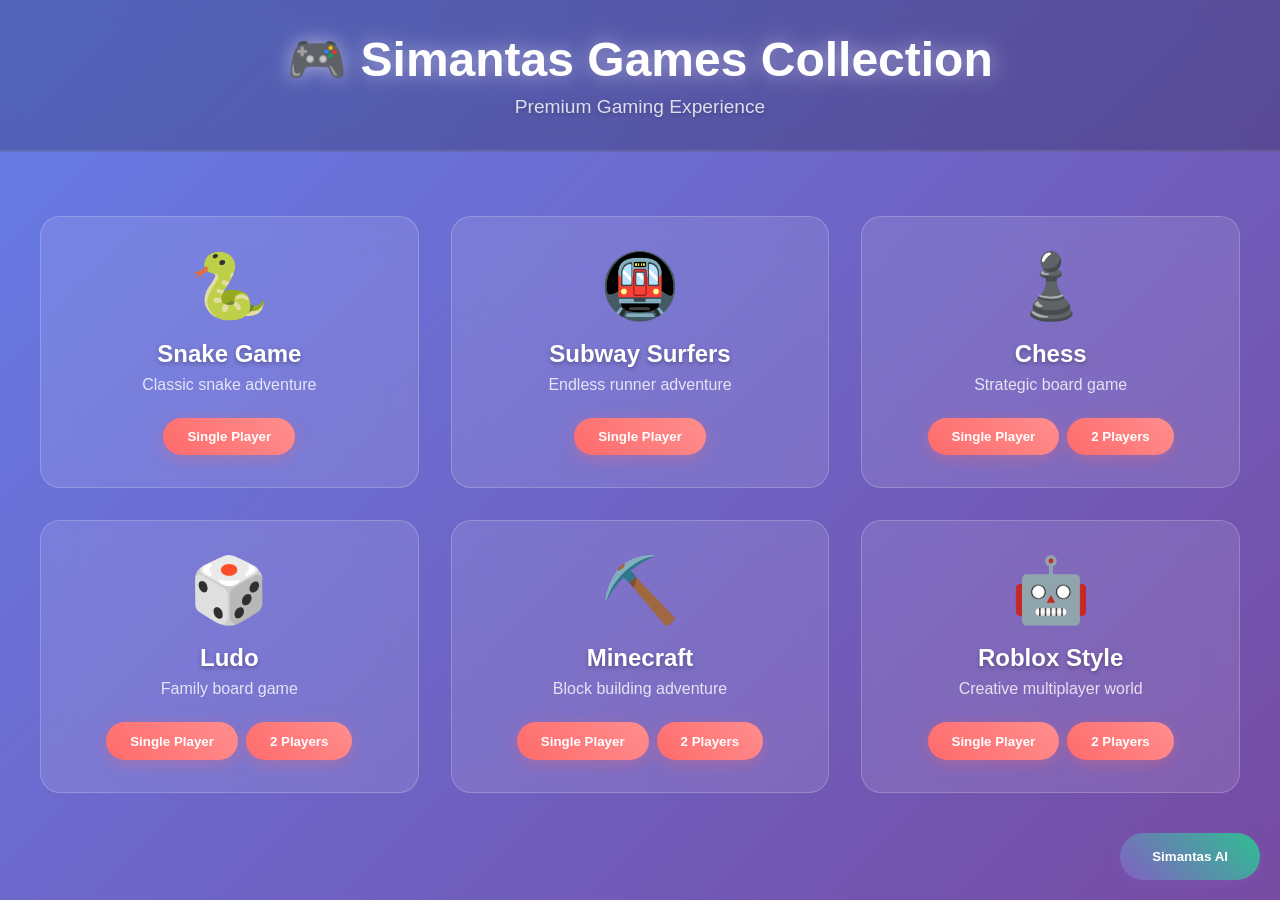
==== index.html @ 7baa6b06 "Create comprehensive game collection with 6 games, UI, and AI assistant Co-authored-by: simantarijal" ====
<!DOCTYPE html>
<html lang="en">
<head>
    <meta charset="UTF-8">
    <meta name="viewport" content="width=device-width, initial-scale=1.0">
    <title>Simantas Games Collection</title>
    <link rel="stylesheet" href="style.css">
</head>
<body>
    <div class="main-container">
        <!-- Header -->
        <header class="header">
            <h1 class="title">🎮 Simantas Games Collection</h1>
            <p class="subtitle">Premium Gaming Experience</p>
        </header>

        <!-- Main Interface -->
        <div id="main-interface" class="interface active">
            <div class="games-grid">
                <!-- Snake Game -->
                <div class="game-card" data-game="snake">
                    <div class="game-icon">🐍</div>
                    <h3>Snake Game</h3>
                    <p>Classic snake adventure</p>
                    <div class="game-modes">
                        <button class="mode-btn" data-mode="single">Single Player</button>
                    </div>
                </div>

                <!-- Subway Surfers -->
                <div class="game-card" data-game="subway">
                    <div class="game-icon">🚇</div>
                    <h3>Subway Surfers</h3>
                    <p>Endless runner adventure</p>
                    <div class="game-modes">
                        <button class="mode-btn" data-mode="single">Single Player</button>
                    </div>
                </div>

                <!-- Chess -->
                <div class="game-card" data-game="chess">
                    <div class="game-icon">♟️</div>
                    <h3>Chess</h3>
                    <p>Strategic board game</p>
                    <div class="game-modes">
                        <button class="mode-btn" data-mode="single">Single Player</button>
                        <button class="mode-btn" data-mode="multi">2 Players</button>
                    </div>
                </div>

                <!-- Ludo -->
                <div class="game-card" data-game="ludo">
                    <div class="game-icon">🎲</div>
                    <h3>Ludo</h3>
                    <p>Family board game</p>
                    <div class="game-modes">
                        <button class="mode-btn" data-mode="single">Single Player</button>
                        <button class="mode-btn" data-mode="multi">2 Players</button>
                    </div>
                </div>

                <!-- Minecraft -->
                <div class="game-card" data-game="minecraft">
                    <div class="game-icon">⛏️</div>
                    <h3>Minecraft</h3>
                    <p>Block building adventure</p>
                    <div class="game-modes">
                        <button class="mode-btn" data-mode="single">Single Player</button>
                        <button class="mode-btn" data-mode="multi">2 Players</button>
                    </div>
                </div>

                <!-- Roblox -->
                <div class="game-card" data-game="roblox">
                    <div class="game-icon">🤖</div>
                    <h3>Roblox Style</h3>
                    <p>Creative multiplayer world</p>
                    <div class="game-modes">
                        <button class="mode-btn" data-mode="single">Single Player</button>
                        <button class="mode-btn" data-mode="multi">2 Players</button>
                    </div>
                </div>
            </div>
        </div>

        <!-- Game Interfaces -->
        <div id="snake-game" class="interface game-interface">
            <div class="game-header">
                <h2>🐍 Snake Game</h2>
                <div class="game-controls">
                    <button class="btn-back" onclick="showInterface('main')">← Back</button>
                    <button class="btn-default" onclick="resetToDefault()">🏠 Default</button>
                </div>
            </div>
            <div class="game-content">
                <canvas id="snake-canvas" width="600" height="400"></canvas>
                <div class="game-info">
                    <div class="score">Score: <span id="snake-score">0</span></div>
                    <div class="controls-info">Use Arrow Keys or WASD to move</div>
                </div>
            </div>
        </div>

        <div id="subway-game" class="interface game-interface">
            <div class="game-header">
                <h2>🚇 Subway Surfers</h2>
                <div class="game-controls">
                    <button class="btn-back" onclick="showInterface('main')">← Back</button>
                    <button class="btn-default" onclick="resetToDefault()">🏠 Default</button>
                </div>
            </div>
            <div class="game-content">
                <canvas id="subway-canvas" width="800" height="600"></canvas>
                <div class="game-info">
                    <div class="score">Score: <span id="subway-score">0</span></div>
                    <div class="controls-info">Use Arrow Keys to move, Space to jump</div>
                </div>
            </div>
        </div>

        <div id="chess-game" class="interface game-interface">
            <div class="game-header">
                <h2>♟️ Chess</h2>
                <div class="game-controls">
                    <button class="btn-back" onclick="showInterface('main')">← Back</button>
                    <button class="btn-default" onclick="resetToDefault()">🏠 Default</button>
                </div>
            </div>
            <div class="game-content">
                <div class="chess-board" id="chess-board"></div>
                <div class="game-info">
                    <div class="turn">Current Turn: <span id="current-turn">White</span></div>
                    <div class="mode">Mode: <span id="chess-mode">Single Player</span></div>
                </div>
            </div>
        </div>

        <div id="ludo-game" class="interface game-interface">
            <div class="game-header">
                <h2>🎲 Ludo</h2>
                <div class="game-controls">
                    <button class="btn-back" onclick="showInterface('main')">← Back</button>
                    <button class="btn-default" onclick="resetToDefault()">🏠 Default</button>
                </div>
            </div>
            <div class="game-content">
                <canvas id="ludo-canvas" width="600" height="600"></canvas>
                <div class="game-info">
                    <div class="turn">Current Player: <span id="ludo-turn">1</span></div>
                    <button id="roll-dice" class="dice-btn">🎲 Roll Dice</button>
                    <div class="dice-result">Dice: <span id="dice-value">-</span></div>
                </div>
            </div>
        </div>

        <div id="minecraft-game" class="interface game-interface">
            <div class="game-header">
                <h2>⛏️ Minecraft</h2>
                <div class="game-controls">
                    <button class="btn-back" onclick="showInterface('main')">← Back</button>
                    <button class="btn-default" onclick="resetToDefault()">🏠 Default</button>
                </div>
            </div>
            <div class="game-content">
                <canvas id="minecraft-canvas" width="800" height="600"></canvas>
                <div class="game-info">
                    <div class="inventory">
                        <div class="inventory-item active" data-block="grass">🟩 Grass</div>
                        <div class="inventory-item" data-block="stone">⬜ Stone</div>
                        <div class="inventory-item" data-block="wood">🟫 Wood</div>
                        <div class="inventory-item" data-block="water">🟦 Water</div>
                    </div>
                    <div class="controls-info">Click to place blocks, Right-click to remove</div>
                </div>
            </div>
        </div>

        <div id="roblox-game" class="interface game-interface">
            <div class="game-header">
                <h2>🤖 Roblox Style</h2>
                <div class="game-controls">
                    <button class="btn-back" onclick="showInterface('main')">← Back</button>
                    <button class="btn-default" onclick="resetToDefault()">🏠 Default</button>
                </div>
            </div>
            <div class="game-content">
                <canvas id="roblox-canvas" width="800" height="600"></canvas>
                <div class="game-info">
                    <div class="player-info">Player: <span id="roblox-player">Guest</span></div>
                    <div class="controls-info">WASD to move, Space to jump, Mouse to look around</div>
                </div>
            </div>
        </div>

        <!-- Simantas AI Interface -->
        <div id="simantas-ai" class="interface ai-interface">
            <div class="ai-header">
                <h2>🤖 Simantas AI</h2>
                <div class="game-controls">
                    <button class="btn-back" onclick="showInterface('main')">← Back</button>
                    <button class="btn-default" onclick="resetToDefault()">🏠 Default</button>
                </div>
            </div>
            <div class="ai-content">
                <div class="chat-container">
                    <div class="chat-messages" id="chat-messages">
                        <div class="ai-message">
                            <strong>Simantas AI:</strong> Hello! I'm here to help you with games and answer your questions. What would you like to know?
                        </div>
                    </div>
                    <div class="chat-input-container">
                        <input type="text" id="chat-input" placeholder="Type your message here..." />
                        <button id="send-btn">Send</button>
                    </div>
                </div>
            </div>
        </div>

        <!-- Fixed buttons -->
        <div class="fixed-buttons">
            <button class="ai-btn" onclick="showInterface('simantas-ai')">Simantas AI</button>
        </div>
    </div>

    <script src="script.js"></script>
</body>
</html>
---- style.css ----
/* Global Styles */
* {
    margin: 0;
    padding: 0;
    box-sizing: border-box;
}

body {
    font-family: 'Arial', sans-serif;
    background: linear-gradient(135deg, #667eea 0%, #764ba2 100%);
    min-height: 100vh;
    color: #fff;
    overflow-x: hidden;
}

.main-container {
    min-height: 100vh;
    position: relative;
}

/* Header Styles */
.header {
    text-align: center;
    padding: 2rem 0;
    background: rgba(0, 0, 0, 0.2);
    backdrop-filter: blur(10px);
    border-bottom: 2px solid rgba(255, 255, 255, 0.1);
}

.title {
    font-size: 3rem;
    margin-bottom: 0.5rem;
    text-shadow: 0 0 20px rgba(255, 255, 255, 0.5);
    animation: glow 2s ease-in-out infinite alternate;
}

.subtitle {
    font-size: 1.2rem;
    opacity: 0.8;
    text-shadow: 0 2px 4px rgba(0, 0, 0, 0.3);
}

@keyframes glow {
    from { text-shadow: 0 0 20px rgba(255, 255, 255, 0.5); }
    to { text-shadow: 0 0 30px rgba(255, 255, 255, 0.8); }
}

/* Interface Management */
.interface {
    display: none;
    padding: 2rem;
    min-height: calc(100vh - 200px);
}

.interface.active {
    display: block;
}

/* Games Grid */
.games-grid {
    display: grid;
    grid-template-columns: repeat(auto-fit, minmax(300px, 1fr));
    gap: 2rem;
    max-width: 1200px;
    margin: 0 auto;
    padding: 2rem 0;
}

.game-card {
    background: rgba(255, 255, 255, 0.1);
    backdrop-filter: blur(15px);
    border-radius: 20px;
    padding: 2rem;
    text-align: center;
    transition: all 0.3s ease;
    border: 1px solid rgba(255, 255, 255, 0.2);
    cursor: pointer;
    position: relative;
    overflow: hidden;
}

.game-card::before {
    content: '';
    position: absolute;
    top: 0;
    left: -100%;
    width: 100%;
    height: 100%;
    background: linear-gradient(90deg, transparent, rgba(255, 255, 255, 0.2), transparent);
    transition: left 0.5s;
}

.game-card:hover::before {
    left: 100%;
}

.game-card:hover {
    transform: translateY(-10px);
    box-shadow: 0 20px 40px rgba(0, 0, 0, 0.3);
    border-color: rgba(255, 255, 255, 0.4);
}

.game-icon {
    font-size: 4rem;
    margin-bottom: 1rem;
    animation: bounce 2s infinite;
}

@keyframes bounce {
    0%, 20%, 50%, 80%, 100% { transform: translateY(0); }
    40% { transform: translateY(-10px); }
    60% { transform: translateY(-5px); }
}

.game-card h3 {
    font-size: 1.5rem;
    margin-bottom: 0.5rem;
    text-shadow: 0 2px 4px rgba(0, 0, 0, 0.3);
}

.game-card p {
    opacity: 0.8;
    margin-bottom: 1.5rem;
}

.game-modes {
    display: flex;
    gap: 0.5rem;
    justify-content: center;
    flex-wrap: wrap;
}

.mode-btn {
    background: linear-gradient(45deg, #ff6b6b, #ff8e8e);
    border: none;
    border-radius: 25px;
    padding: 0.7rem 1.5rem;
    color: white;
    cursor: pointer;
    font-weight: bold;
    transition: all 0.3s ease;
    box-shadow: 0 4px 15px rgba(255, 107, 107, 0.3);
}

.mode-btn:hover {
    transform: translateY(-2px);
    box-shadow: 0 6px 20px rgba(255, 107, 107, 0.5);
}

/* Game Interface Styles */
.game-interface {
    background: rgba(0, 0, 0, 0.1);
    border-radius: 15px;
    backdrop-filter: blur(10px);
}

.game-header {
    display: flex;
    justify-content: space-between;
    align-items: center;
    padding: 1rem 2rem;
    border-bottom: 1px solid rgba(255, 255, 255, 0.1);
    margin-bottom: 2rem;
}

.game-header h2 {
    font-size: 2rem;
    text-shadow: 0 2px 4px rgba(0, 0, 0, 0.3);
}

.game-controls {
    display: flex;
    gap: 1rem;
}

.btn-back, .btn-default {
    background: linear-gradient(45deg, #4ecdc4, #44a08d);
    border: none;
    border-radius: 25px;
    padding: 0.7rem 1.5rem;
    color: white;
    cursor: pointer;
    font-weight: bold;
    transition: all 0.3s ease;
    box-shadow: 0 4px 15px rgba(78, 205, 196, 0.3);
}

.btn-back:hover, .btn-default:hover {
    transform: translateY(-2px);
    box-shadow: 0 6px 20px rgba(78, 205, 196, 0.5);
}

.game-content {
    display: flex;
    flex-direction: column;
    align-items: center;
    gap: 2rem;
}

canvas {
    border: 3px solid rgba(255, 255, 255, 0.2);
    border-radius: 10px;
    background: rgba(0, 0, 0, 0.3);
    box-shadow: 0 10px 30px rgba(0, 0, 0, 0.3);
}

.game-info {
    display: flex;
    flex-direction: column;
    align-items: center;
    gap: 1rem;
    background: rgba(255, 255, 255, 0.1);
    padding: 1.5rem;
    border-radius: 15px;
    backdrop-filter: blur(10px);
}

.score, .turn, .mode, .player-info {
    font-size: 1.2rem;
    font-weight: bold;
    text-shadow: 0 2px 4px rgba(0, 0, 0, 0.3);
}

.controls-info {
    opacity: 0.8;
    text-align: center;
    margin-top: 1rem;
}

/* Chess Board */
.chess-board {
    display: grid;
    grid-template-columns: repeat(8, 60px);
    grid-template-rows: repeat(8, 60px);
    gap: 1px;
    background: #8B4513;
    border: 3px solid rgba(255, 255, 255, 0.2);
    border-radius: 10px;
    overflow: hidden;
    box-shadow: 0 10px 30px rgba(0, 0, 0, 0.3);
}

.chess-square {
    width: 60px;
    height: 60px;
    display: flex;
    align-items: center;
    justify-content: center;
    font-size: 2rem;
    cursor: pointer;
    transition: all 0.3s ease;
}

.chess-square.light {
    background: #F0D9B5;
    color: #8B4513;
}

.chess-square.dark {
    background: #B58863;
    color: #F0D9B5;
}

.chess-square:hover {
    box-shadow: inset 0 0 20px rgba(255, 255, 255, 0.3);
}

.chess-square.selected {
    box-shadow: inset 0 0 20px rgba(255, 255, 0, 0.5);
}

.chess-square.valid-move {
    box-shadow: inset 0 0 20px rgba(0, 255, 0, 0.5);
}

/* Ludo Styles */
.dice-btn {
    background: linear-gradient(45deg, #ffd700, #ffed4a);
    border: none;
    border-radius: 50%;
    width: 80px;
    height: 80px;
    font-size: 2rem;
    cursor: pointer;
    transition: all 0.3s ease;
    box-shadow: 0 4px 15px rgba(255, 215, 0, 0.3);
}

.dice-btn:hover {
    transform: scale(1.1);
    box-shadow: 0 6px 20px rgba(255, 215, 0, 0.5);
}

.dice-result {
    font-size: 1.5rem;
    font-weight: bold;
    text-shadow: 0 2px 4px rgba(0, 0, 0, 0.3);
}

/* Minecraft Inventory */
.inventory {
    display: flex;
    gap: 1rem;
    margin-bottom: 1rem;
}

.inventory-item {
    background: rgba(255, 255, 255, 0.1);
    border: 2px solid rgba(255, 255, 255, 0.2);
    border-radius: 10px;
    padding: 1rem;
    cursor: pointer;
    transition: all 0.3s ease;
    font-size: 1.2rem;
    text-align: center;
}

.inventory-item:hover {
    background: rgba(255, 255, 255, 0.2);
    transform: translateY(-2px);
}

.inventory-item.active {
    border-color: #ffd700;
    background: rgba(255, 215, 0, 0.2);
}

/* AI Interface */
.ai-interface {
    background: rgba(0, 0, 0, 0.2);
}

.ai-header {
    display: flex;
    justify-content: space-between;
    align-items: center;
    padding: 1rem 2rem;
    border-bottom: 1px solid rgba(255, 255, 255, 0.1);
    margin-bottom: 2rem;
}

.ai-content {
    max-width: 800px;
    margin: 0 auto;
}

.chat-container {
    background: rgba(255, 255, 255, 0.1);
    border-radius: 15px;
    overflow: hidden;
    backdrop-filter: blur(10px);
    border: 1px solid rgba(255, 255, 255, 0.2);
}

.chat-messages {
    height: 400px;
    overflow-y: auto;
    padding: 1.5rem;
    background: rgba(0, 0, 0, 0.1);
}

.ai-message, .user-message {
    margin-bottom: 1rem;
    padding: 1rem;
    border-radius: 10px;
    animation: fadeIn 0.3s ease;
}

.ai-message {
    background: rgba(78, 205, 196, 0.2);
    border-left: 4px solid #4ecdc4;
}

.user-message {
    background: rgba(255, 107, 107, 0.2);
    border-right: 4px solid #ff6b6b;
    text-align: right;
}

@keyframes fadeIn {
    from { opacity: 0; transform: translateY(10px); }
    to { opacity: 1; transform: translateY(0); }
}

.chat-input-container {
    display: flex;
    padding: 1rem;
    background: rgba(255, 255, 255, 0.05);
    border-top: 1px solid rgba(255, 255, 255, 0.1);
}

#chat-input {
    flex: 1;
    padding: 1rem;
    border: 1px solid rgba(255, 255, 255, 0.2);
    border-radius: 25px;
    background: rgba(255, 255, 255, 0.1);
    color: white;
    font-size: 1rem;
    outline: none;
    backdrop-filter: blur(5px);
}

#chat-input::placeholder {
    color: rgba(255, 255, 255, 0.6);
}

#send-btn {
    background: linear-gradient(45deg, #4ecdc4, #44a08d);
    border: none;
    border-radius: 25px;
    padding: 1rem 2rem;
    margin-left: 1rem;
    color: white;
    cursor: pointer;
    font-weight: bold;
    transition: all 0.3s ease;
    box-shadow: 0 4px 15px rgba(78, 205, 196, 0.3);
}

#send-btn:hover {
    transform: translateY(-2px);
    box-shadow: 0 6px 20px rgba(78, 205, 196, 0.5);
}

/* Fixed Buttons */
.fixed-buttons {
    position: fixed;
    bottom: 20px;
    right: 20px;
    z-index: 1000;
}

.ai-btn {
    background: linear-gradient(45deg, #8360c3, #2ebf91);
    border: none;
    border-radius: 25px;
    padding: 1rem 2rem;
    color: white;
    cursor: pointer;
    font-weight: bold;
    transition: all 0.3s ease;
    box-shadow: 0 4px 15px rgba(131, 96, 195, 0.3);
    animation: pulse 2s infinite;
}

.ai-btn:hover {
    transform: translateY(-2px);
    box-shadow: 0 6px 20px rgba(131, 96, 195, 0.5);
}

@keyframes pulse {
    0% { transform: scale(1); }
    50% { transform: scale(1.05); }
    100% { transform: scale(1); }
}

/* Responsive Design */
@media (max-width: 768px) {
    .title {
        font-size: 2rem;
    }
    
    .games-grid {
        grid-template-columns: 1fr;
        gap: 1rem;
        padding: 1rem;
    }
    
    .game-card {
        padding: 1.5rem;
    }
    
    .game-header {
        flex-direction: column;
        gap: 1rem;
        text-align: center;
    }
    
    .game-controls {
        justify-content: center;
    }
    
    canvas {
        max-width: 100%;
        height: auto;
    }
    
    .chess-board {
        grid-template-columns: repeat(8, 40px);
        grid-template-rows: repeat(8, 40px);
    }
    
    .chess-square {
        width: 40px;
        height: 40px;
        font-size: 1.5rem;
    }
    
    .inventory {
        flex-wrap: wrap;
        justify-content: center;
    }
    
    .inventory-item {
        font-size: 1rem;
        padding: 0.8rem;
    }
}

/* Scrollbar Styling */
::-webkit-scrollbar {
    width: 12px;
}

::-webkit-scrollbar-track {
    background: rgba(0, 0, 0, 0.1);
    border-radius: 10px;
}

::-webkit-scrollbar-thumb {
    background: linear-gradient(45deg, #4ecdc4, #44a08d);
    border-radius: 10px;
}

::-webkit-scrollbar-thumb:hover {
    background: linear-gradient(45deg, #44a08d, #4ecdc4);
}
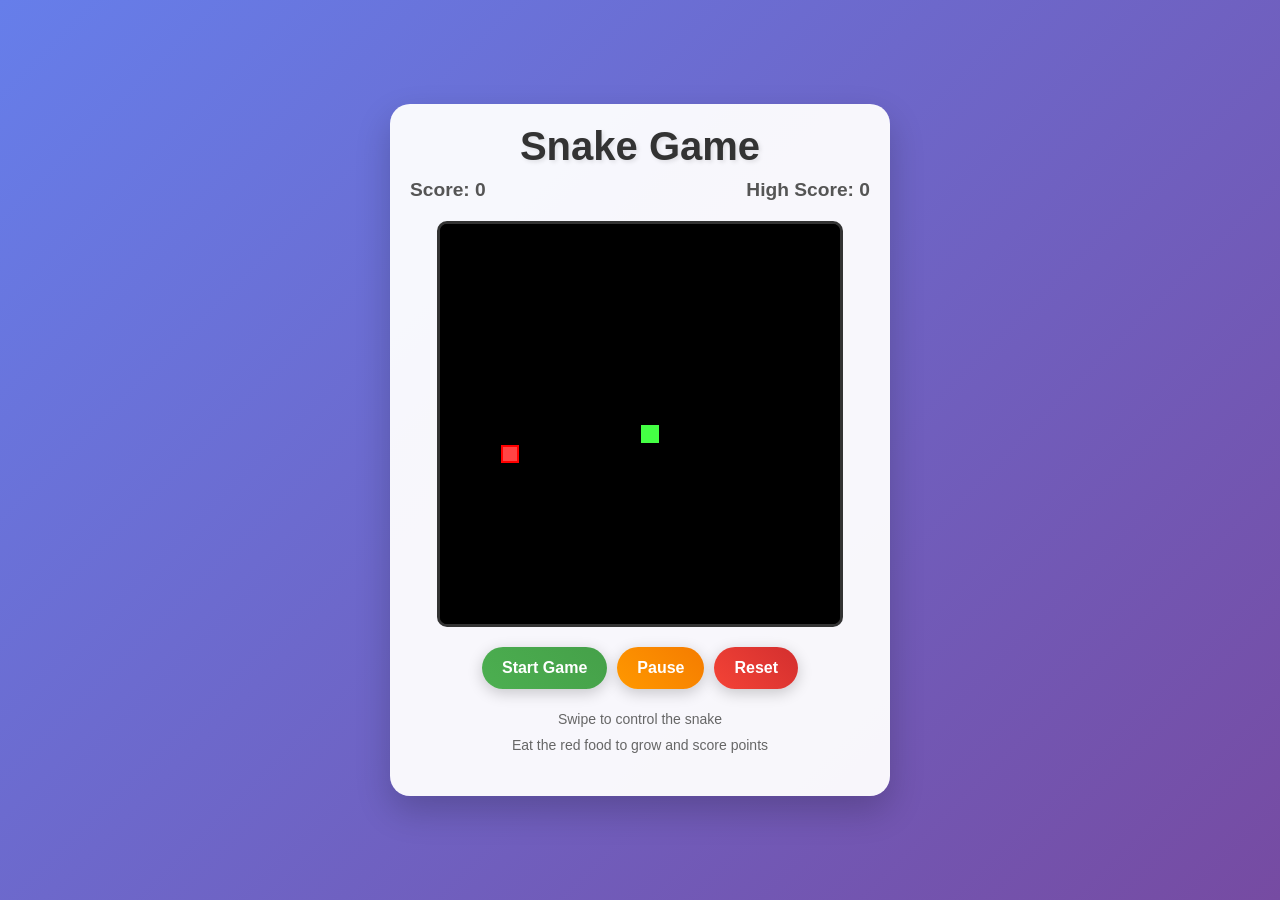
==== commit 1751a701: "Create mobile-optimized Snake game with touch controls and responsive design Co-authored-by: simanta" ====
--- a/index.html
+++ b/index.html
@@ -2,226 +2,36 @@
 <html lang="en">
 <head>
     <meta charset="UTF-8">
-    <meta name="viewport" content="width=device-width, initial-scale=1.0">
-    <title>Simantas Games Collection</title>
+    <meta name="viewport" content="width=device-width, initial-scale=1.0, user-scalable=no">
+    <title>Snake Game - Mobile</title>
     <link rel="stylesheet" href="style.css">
 </head>
 <body>
-    <div class="main-container">
-        <!-- Header -->
-        <header class="header">
-            <h1 class="title">🎮 Simantas Games Collection</h1>
-            <p class="subtitle">Premium Gaming Experience</p>
-        </header>
-
-        <!-- Main Interface -->
-        <div id="main-interface" class="interface active">
-            <div class="games-grid">
-                <!-- Snake Game -->
-                <div class="game-card" data-game="snake">
-                    <div class="game-icon">🐍</div>
-                    <h3>Snake Game</h3>
-                    <p>Classic snake adventure</p>
-                    <div class="game-modes">
-                        <button class="mode-btn" data-mode="single">Single Player</button>
-                    </div>
-                </div>
-
-                <!-- Subway Surfers -->
-                <div class="game-card" data-game="subway">
-                    <div class="game-icon">🚇</div>
-                    <h3>Subway Surfers</h3>
-                    <p>Endless runner adventure</p>
-                    <div class="game-modes">
-                        <button class="mode-btn" data-mode="single">Single Player</button>
-                    </div>
-                </div>
-
-                <!-- Chess -->
-                <div class="game-card" data-game="chess">
-                    <div class="game-icon">♟️</div>
-                    <h3>Chess</h3>
-                    <p>Strategic board game</p>
-                    <div class="game-modes">
-                        <button class="mode-btn" data-mode="single">Single Player</button>
-                        <button class="mode-btn" data-mode="multi">2 Players</button>
-                    </div>
-                </div>
-
-                <!-- Ludo -->
-                <div class="game-card" data-game="ludo">
-                    <div class="game-icon">🎲</div>
-                    <h3>Ludo</h3>
-                    <p>Family board game</p>
-                    <div class="game-modes">
-                        <button class="mode-btn" data-mode="single">Single Player</button>
-                        <button class="mode-btn" data-mode="multi">2 Players</button>
-                    </div>
-                </div>
-
-                <!-- Minecraft -->
-                <div class="game-card" data-game="minecraft">
-                    <div class="game-icon">⛏️</div>
-                    <h3>Minecraft</h3>
-                    <p>Block building adventure</p>
-                    <div class="game-modes">
-                        <button class="mode-btn" data-mode="single">Single Player</button>
-                        <button class="mode-btn" data-mode="multi">2 Players</button>
-                    </div>
-                </div>
-
-                <!-- Roblox -->
-                <div class="game-card" data-game="roblox">
-                    <div class="game-icon">🤖</div>
-                    <h3>Roblox Style</h3>
-                    <p>Creative multiplayer world</p>
-                    <div class="game-modes">
-                        <button class="mode-btn" data-mode="single">Single Player</button>
-                        <button class="mode-btn" data-mode="multi">2 Players</button>
-                    </div>
-                </div>
+    <div class="game-container">
+        <div class="header">
+            <h1>Snake Game</h1>
+            <div class="score-container">
+                <span>Score: <span id="score">0</span></span>
+                <span>High Score: <span id="highScore">0</span></span>
             </div>
         </div>
-
-        <!-- Game Interfaces -->
-        <div id="snake-game" class="interface game-interface">
-            <div class="game-header">
-                <h2>🐍 Snake Game</h2>
-                <div class="game-controls">
-                    <button class="btn-back" onclick="showInterface('main')">← Back</button>
-                    <button class="btn-default" onclick="resetToDefault()">🏠 Default</button>
-                </div>
-            </div>
-            <div class="game-content">
-                <canvas id="snake-canvas" width="600" height="400"></canvas>
-                <div class="game-info">
-                    <div class="score">Score: <span id="snake-score">0</span></div>
-                    <div class="controls-info">Use Arrow Keys or WASD to move</div>
-                </div>
-            </div>
+        
+        <canvas id="gameCanvas" width="400" height="400"></canvas>
+        
+        <div class="game-controls">
+            <button id="startBtn" class="control-btn">Start Game</button>
+            <button id="pauseBtn" class="control-btn">Pause</button>
+            <button id="resetBtn" class="control-btn">Reset</button>
         </div>
-
-        <div id="subway-game" class="interface game-interface">
-            <div class="game-header">
-                <h2>🚇 Subway Surfers</h2>
-                <div class="game-controls">
-                    <button class="btn-back" onclick="showInterface('main')">← Back</button>
-                    <button class="btn-default" onclick="resetToDefault()">🏠 Default</button>
-                </div>
-            </div>
-            <div class="game-content">
-                <canvas id="subway-canvas" width="800" height="600"></canvas>
-                <div class="game-info">
-                    <div class="score">Score: <span id="subway-score">0</span></div>
-                    <div class="controls-info">Use Arrow Keys to move, Space to jump</div>
-                </div>
-            </div>
+        
+        <div class="instructions">
+            <p>Swipe to control the snake</p>
+            <p>Eat the red food to grow and score points</p>
         </div>
-
-        <div id="chess-game" class="interface game-interface">
-            <div class="game-header">
-                <h2>♟️ Chess</h2>
-                <div class="game-controls">
-                    <button class="btn-back" onclick="showInterface('main')">← Back</button>
-                    <button class="btn-default" onclick="resetToDefault()">🏠 Default</button>
-                </div>
-            </div>
-            <div class="game-content">
-                <div class="chess-board" id="chess-board"></div>
-                <div class="game-info">
-                    <div class="turn">Current Turn: <span id="current-turn">White</span></div>
-                    <div class="mode">Mode: <span id="chess-mode">Single Player</span></div>
-                </div>
-            </div>
-        </div>
-
-        <div id="ludo-game" class="interface game-interface">
-            <div class="game-header">
-                <h2>🎲 Ludo</h2>
-                <div class="game-controls">
-                    <button class="btn-back" onclick="showInterface('main')">← Back</button>
-                    <button class="btn-default" onclick="resetToDefault()">🏠 Default</button>
-                </div>
-            </div>
-            <div class="game-content">
-                <canvas id="ludo-canvas" width="600" height="600"></canvas>
-                <div class="game-info">
-                    <div class="turn">Current Player: <span id="ludo-turn">1</span></div>
-                    <button id="roll-dice" class="dice-btn">🎲 Roll Dice</button>
-                    <div class="dice-result">Dice: <span id="dice-value">-</span></div>
-                </div>
-            </div>
-        </div>
-
-        <div id="minecraft-game" class="interface game-interface">
-            <div class="game-header">
-                <h2>⛏️ Minecraft</h2>
-                <div class="game-controls">
-                    <button class="btn-back" onclick="showInterface('main')">← Back</button>
-                    <button class="btn-default" onclick="resetToDefault()">🏠 Default</button>
-                </div>
-            </div>
-            <div class="game-content">
-                <canvas id="minecraft-canvas" width="800" height="600"></canvas>
-                <div class="game-info">
-                    <div class="inventory">
-                        <div class="inventory-item active" data-block="grass">🟩 Grass</div>
-                        <div class="inventory-item" data-block="stone">⬜ Stone</div>
-                        <div class="inventory-item" data-block="wood">🟫 Wood</div>
-                        <div class="inventory-item" data-block="water">🟦 Water</div>
-                    </div>
-                    <div class="controls-info">Click to place blocks, Right-click to remove</div>
-                </div>
-            </div>
-        </div>
-
-        <div id="roblox-game" class="interface game-interface">
-            <div class="game-header">
-                <h2>🤖 Roblox Style</h2>
-                <div class="game-controls">
-                    <button class="btn-back" onclick="showInterface('main')">← Back</button>
-                    <button class="btn-default" onclick="resetToDefault()">🏠 Default</button>
-                </div>
-            </div>
-            <div class="game-content">
-                <canvas id="roblox-canvas" width="800" height="600"></canvas>
-                <div class="game-info">
-                    <div class="player-info">Player: <span id="roblox-player">Guest</span></div>
-                    <div class="controls-info">WASD to move, Space to jump, Mouse to look around</div>
-                </div>
-            </div>
-        </div>
-
-        <!-- Simantas AI Interface -->
-        <div id="simantas-ai" class="interface ai-interface">
-            <div class="ai-header">
-                <h2>🤖 Simantas AI</h2>
-                <div class="game-controls">
-                    <button class="btn-back" onclick="showInterface('main')">← Back</button>
-                    <button class="btn-default" onclick="resetToDefault()">🏠 Default</button>
-                </div>
-            </div>
-            <div class="ai-content">
-                <div class="chat-container">
-                    <div class="chat-messages" id="chat-messages">
-                        <div class="ai-message">
-                            <strong>Simantas AI:</strong> Hello! I'm here to help you with games and answer your questions. What would you like to know?
-                        </div>
-                    </div>
-                    <div class="chat-input-container">
-                        <input type="text" id="chat-input" placeholder="Type your message here..." />
-                        <button id="send-btn">Send</button>
-                    </div>
-                </div>
-            </div>
-        </div>
-
-        <!-- Fixed buttons -->
-        <div class="fixed-buttons">
-            <button class="ai-btn" onclick="showInterface('simantas-ai')">Simantas AI</button>
-        </div>
+        
+        <div class="touch-area" id="touchArea"></div>
     </div>
-
+    
     <script src="script.js"></script>
 </body>
 </html>
--- a/style.css
+++ b/style.css
@@ -1,4 +1,3 @@
-/* Global Styles */
 * {
     margin: 0;
     padding: 0;
@@ -9,520 +8,200 @@
     font-family: 'Arial', sans-serif;
     background: linear-gradient(135deg, #667eea 0%, #764ba2 100%);
     min-height: 100vh;
-    color: #fff;
-    overflow-x: hidden;
-}
-
-.main-container {
-    min-height: 100vh;
+    display: flex;
+    justify-content: center;
+    align-items: center;
+    padding: 10px;
+    touch-action: manipulation;
+}
+
+.game-container {
+    background: rgba(255, 255, 255, 0.95);
+    border-radius: 20px;
+    padding: 20px;
+    box-shadow: 0 15px 35px rgba(0, 0, 0, 0.2);
+    text-align: center;
+    max-width: 500px;
+    width: 100%;
     position: relative;
 }
 
-/* Header Styles */
 .header {
-    text-align: center;
-    padding: 2rem 0;
-    background: rgba(0, 0, 0, 0.2);
-    backdrop-filter: blur(10px);
-    border-bottom: 2px solid rgba(255, 255, 255, 0.1);
-}
-
-.title {
-    font-size: 3rem;
-    margin-bottom: 0.5rem;
-    text-shadow: 0 0 20px rgba(255, 255, 255, 0.5);
-    animation: glow 2s ease-in-out infinite alternate;
-}
-
-.subtitle {
-    font-size: 1.2rem;
-    opacity: 0.8;
-    text-shadow: 0 2px 4px rgba(0, 0, 0, 0.3);
-}
-
-@keyframes glow {
-    from { text-shadow: 0 0 20px rgba(255, 255, 255, 0.5); }
-    to { text-shadow: 0 0 30px rgba(255, 255, 255, 0.8); }
-}
-
-/* Interface Management */
-.interface {
-    display: none;
-    padding: 2rem;
-    min-height: calc(100vh - 200px);
-}
-
-.interface.active {
+    margin-bottom: 20px;
+}
+
+h1 {
+    color: #333;
+    font-size: 2.5em;
+    margin-bottom: 10px;
+    text-shadow: 2px 2px 4px rgba(0, 0, 0, 0.1);
+}
+
+.score-container {
+    display: flex;
+    justify-content: space-between;
+    font-size: 1.2em;
+    font-weight: bold;
+    color: #555;
+    margin-bottom: 10px;
+}
+
+#gameCanvas {
+    border: 3px solid #333;
+    border-radius: 10px;
+    background-color: #000;
+    max-width: 100%;
+    height: auto;
     display: block;
-}
-
-/* Games Grid */
-.games-grid {
-    display: grid;
-    grid-template-columns: repeat(auto-fit, minmax(300px, 1fr));
-    gap: 2rem;
-    max-width: 1200px;
-    margin: 0 auto;
-    padding: 2rem 0;
-}
-
-.game-card {
-    background: rgba(255, 255, 255, 0.1);
-    backdrop-filter: blur(15px);
-    border-radius: 20px;
-    padding: 2rem;
-    text-align: center;
+    margin: 0 auto 20px;
+}
+
+.game-controls {
+    display: flex;
+    gap: 10px;
+    justify-content: center;
+    margin-bottom: 20px;
+    flex-wrap: wrap;
+}
+
+.control-btn {
+    background: linear-gradient(45deg, #4CAF50, #45a049);
+    color: white;
+    border: none;
+    padding: 12px 20px;
+    border-radius: 25px;
+    font-size: 16px;
+    font-weight: bold;
+    cursor: pointer;
     transition: all 0.3s ease;
-    border: 1px solid rgba(255, 255, 255, 0.2);
-    cursor: pointer;
-    position: relative;
-    overflow: hidden;
-}
-
-.game-card::before {
-    content: '';
+    box-shadow: 0 4px 15px rgba(0, 0, 0, 0.2);
+    min-width: 80px;
+}
+
+.control-btn:hover {
+    transform: translateY(-2px);
+    box-shadow: 0 6px 20px rgba(0, 0, 0, 0.3);
+}
+
+.control-btn:active {
+    transform: translateY(0);
+}
+
+#pauseBtn {
+    background: linear-gradient(45deg, #ff9800, #f57c00);
+}
+
+#resetBtn {
+    background: linear-gradient(45deg, #f44336, #d32f2f);
+}
+
+.instructions {
+    color: #666;
+    font-size: 14px;
+    line-height: 1.5;
+    margin-bottom: 20px;
+}
+
+.instructions p {
+    margin-bottom: 5px;
+}
+
+.touch-area {
     position: absolute;
     top: 0;
-    left: -100%;
+    left: 0;
     width: 100%;
     height: 100%;
-    background: linear-gradient(90deg, transparent, rgba(255, 255, 255, 0.2), transparent);
-    transition: left 0.5s;
-}
-
-.game-card:hover::before {
-    left: 100%;
-}
-
-.game-card:hover {
-    transform: translateY(-10px);
+    z-index: 10;
+    pointer-events: auto;
+    background: transparent;
+}
+
+/* Mobile responsiveness */
+@media (max-width: 480px) {
+    .game-container {
+        padding: 15px;
+        margin: 10px;
+    }
+    
+    h1 {
+        font-size: 2em;
+    }
+    
+    .score-container {
+        font-size: 1em;
+        flex-direction: column;
+        gap: 5px;
+    }
+    
+    #gameCanvas {
+        width: 100%;
+        max-width: 350px;
+    }
+    
+    .control-btn {
+        padding: 10px 15px;
+        font-size: 14px;
+        min-width: 70px;
+    }
+    
+    .instructions {
+        font-size: 12px;
+    }
+}
+
+@media (max-width: 360px) {
+    #gameCanvas {
+        max-width: 300px;
+    }
+    
+    .control-btn {
+        padding: 8px 12px;
+        font-size: 12px;
+        min-width: 60px;
+    }
+}
+
+/* Game Over Overlay */
+.game-over {
+    position: fixed;
+    top: 0;
+    left: 0;
+    width: 100%;
+    height: 100%;
+    background: rgba(0, 0, 0, 0.8);
+    display: none;
+    justify-content: center;
+    align-items: center;
+    z-index: 1000;
+}
+
+.game-over-content {
+    background: white;
+    padding: 30px;
+    border-radius: 15px;
+    text-align: center;
     box-shadow: 0 20px 40px rgba(0, 0, 0, 0.3);
-    border-color: rgba(255, 255, 255, 0.4);
-}
-
-.game-icon {
-    font-size: 4rem;
-    margin-bottom: 1rem;
-    animation: bounce 2s infinite;
-}
-
-@keyframes bounce {
-    0%, 20%, 50%, 80%, 100% { transform: translateY(0); }
-    40% { transform: translateY(-10px); }
-    60% { transform: translateY(-5px); }
-}
-
-.game-card h3 {
-    font-size: 1.5rem;
-    margin-bottom: 0.5rem;
-    text-shadow: 0 2px 4px rgba(0, 0, 0, 0.3);
-}
-
-.game-card p {
-    opacity: 0.8;
-    margin-bottom: 1.5rem;
-}
-
-.game-modes {
-    display: flex;
-    gap: 0.5rem;
-    justify-content: center;
-    flex-wrap: wrap;
-}
-
-.mode-btn {
-    background: linear-gradient(45deg, #ff6b6b, #ff8e8e);
-    border: none;
-    border-radius: 25px;
-    padding: 0.7rem 1.5rem;
-    color: white;
-    cursor: pointer;
-    font-weight: bold;
-    transition: all 0.3s ease;
-    box-shadow: 0 4px 15px rgba(255, 107, 107, 0.3);
-}
-
-.mode-btn:hover {
-    transform: translateY(-2px);
-    box-shadow: 0 6px 20px rgba(255, 107, 107, 0.5);
-}
-
-/* Game Interface Styles */
-.game-interface {
-    background: rgba(0, 0, 0, 0.1);
-    border-radius: 15px;
-    backdrop-filter: blur(10px);
-}
-
-.game-header {
-    display: flex;
-    justify-content: space-between;
-    align-items: center;
-    padding: 1rem 2rem;
-    border-bottom: 1px solid rgba(255, 255, 255, 0.1);
-    margin-bottom: 2rem;
-}
-
-.game-header h2 {
-    font-size: 2rem;
-    text-shadow: 0 2px 4px rgba(0, 0, 0, 0.3);
-}
-
-.game-controls {
-    display: flex;
-    gap: 1rem;
-}
-
-.btn-back, .btn-default {
-    background: linear-gradient(45deg, #4ecdc4, #44a08d);
-    border: none;
-    border-radius: 25px;
-    padding: 0.7rem 1.5rem;
-    color: white;
-    cursor: pointer;
-    font-weight: bold;
-    transition: all 0.3s ease;
-    box-shadow: 0 4px 15px rgba(78, 205, 196, 0.3);
-}
-
-.btn-back:hover, .btn-default:hover {
-    transform: translateY(-2px);
-    box-shadow: 0 6px 20px rgba(78, 205, 196, 0.5);
-}
-
-.game-content {
-    display: flex;
-    flex-direction: column;
-    align-items: center;
-    gap: 2rem;
-}
-
-canvas {
-    border: 3px solid rgba(255, 255, 255, 0.2);
-    border-radius: 10px;
-    background: rgba(0, 0, 0, 0.3);
-    box-shadow: 0 10px 30px rgba(0, 0, 0, 0.3);
-}
-
-.game-info {
-    display: flex;
-    flex-direction: column;
-    align-items: center;
-    gap: 1rem;
-    background: rgba(255, 255, 255, 0.1);
-    padding: 1.5rem;
-    border-radius: 15px;
-    backdrop-filter: blur(10px);
-}
-
-.score, .turn, .mode, .player-info {
-    font-size: 1.2rem;
-    font-weight: bold;
-    text-shadow: 0 2px 4px rgba(0, 0, 0, 0.3);
-}
-
-.controls-info {
-    opacity: 0.8;
-    text-align: center;
-    margin-top: 1rem;
-}
-
-/* Chess Board */
-.chess-board {
-    display: grid;
-    grid-template-columns: repeat(8, 60px);
-    grid-template-rows: repeat(8, 60px);
-    gap: 1px;
-    background: #8B4513;
-    border: 3px solid rgba(255, 255, 255, 0.2);
-    border-radius: 10px;
-    overflow: hidden;
-    box-shadow: 0 10px 30px rgba(0, 0, 0, 0.3);
-}
-
-.chess-square {
-    width: 60px;
-    height: 60px;
-    display: flex;
-    align-items: center;
-    justify-content: center;
-    font-size: 2rem;
-    cursor: pointer;
-    transition: all 0.3s ease;
-}
-
-.chess-square.light {
-    background: #F0D9B5;
-    color: #8B4513;
-}
-
-.chess-square.dark {
-    background: #B58863;
-    color: #F0D9B5;
-}
-
-.chess-square:hover {
-    box-shadow: inset 0 0 20px rgba(255, 255, 255, 0.3);
-}
-
-.chess-square.selected {
-    box-shadow: inset 0 0 20px rgba(255, 255, 0, 0.5);
-}
-
-.chess-square.valid-move {
-    box-shadow: inset 0 0 20px rgba(0, 255, 0, 0.5);
-}
-
-/* Ludo Styles */
-.dice-btn {
-    background: linear-gradient(45deg, #ffd700, #ffed4a);
-    border: none;
-    border-radius: 50%;
-    width: 80px;
-    height: 80px;
-    font-size: 2rem;
-    cursor: pointer;
-    transition: all 0.3s ease;
-    box-shadow: 0 4px 15px rgba(255, 215, 0, 0.3);
-}
-
-.dice-btn:hover {
-    transform: scale(1.1);
-    box-shadow: 0 6px 20px rgba(255, 215, 0, 0.5);
-}
-
-.dice-result {
-    font-size: 1.5rem;
-    font-weight: bold;
-    text-shadow: 0 2px 4px rgba(0, 0, 0, 0.3);
-}
-
-/* Minecraft Inventory */
-.inventory {
-    display: flex;
-    gap: 1rem;
-    margin-bottom: 1rem;
-}
-
-.inventory-item {
-    background: rgba(255, 255, 255, 0.1);
-    border: 2px solid rgba(255, 255, 255, 0.2);
-    border-radius: 10px;
-    padding: 1rem;
-    cursor: pointer;
-    transition: all 0.3s ease;
-    font-size: 1.2rem;
-    text-align: center;
-}
-
-.inventory-item:hover {
-    background: rgba(255, 255, 255, 0.2);
-    transform: translateY(-2px);
-}
-
-.inventory-item.active {
-    border-color: #ffd700;
-    background: rgba(255, 215, 0, 0.2);
-}
-
-/* AI Interface */
-.ai-interface {
-    background: rgba(0, 0, 0, 0.2);
-}
-
-.ai-header {
-    display: flex;
-    justify-content: space-between;
-    align-items: center;
-    padding: 1rem 2rem;
-    border-bottom: 1px solid rgba(255, 255, 255, 0.1);
-    margin-bottom: 2rem;
-}
-
-.ai-content {
-    max-width: 800px;
-    margin: 0 auto;
-}
-
-.chat-container {
-    background: rgba(255, 255, 255, 0.1);
-    border-radius: 15px;
-    overflow: hidden;
-    backdrop-filter: blur(10px);
-    border: 1px solid rgba(255, 255, 255, 0.2);
-}
-
-.chat-messages {
-    height: 400px;
-    overflow-y: auto;
-    padding: 1.5rem;
-    background: rgba(0, 0, 0, 0.1);
-}
-
-.ai-message, .user-message {
-    margin-bottom: 1rem;
-    padding: 1rem;
-    border-radius: 10px;
-    animation: fadeIn 0.3s ease;
-}
-
-.ai-message {
-    background: rgba(78, 205, 196, 0.2);
-    border-left: 4px solid #4ecdc4;
-}
-
-.user-message {
-    background: rgba(255, 107, 107, 0.2);
-    border-right: 4px solid #ff6b6b;
-    text-align: right;
-}
-
-@keyframes fadeIn {
-    from { opacity: 0; transform: translateY(10px); }
-    to { opacity: 1; transform: translateY(0); }
-}
-
-.chat-input-container {
-    display: flex;
-    padding: 1rem;
-    background: rgba(255, 255, 255, 0.05);
-    border-top: 1px solid rgba(255, 255, 255, 0.1);
-}
-
-#chat-input {
-    flex: 1;
-    padding: 1rem;
-    border: 1px solid rgba(255, 255, 255, 0.2);
-    border-radius: 25px;
-    background: rgba(255, 255, 255, 0.1);
-    color: white;
-    font-size: 1rem;
-    outline: none;
-    backdrop-filter: blur(5px);
-}
-
-#chat-input::placeholder {
-    color: rgba(255, 255, 255, 0.6);
-}
-
-#send-btn {
-    background: linear-gradient(45deg, #4ecdc4, #44a08d);
-    border: none;
-    border-radius: 25px;
-    padding: 1rem 2rem;
-    margin-left: 1rem;
-    color: white;
-    cursor: pointer;
-    font-weight: bold;
-    transition: all 0.3s ease;
-    box-shadow: 0 4px 15px rgba(78, 205, 196, 0.3);
-}
-
-#send-btn:hover {
-    transform: translateY(-2px);
-    box-shadow: 0 6px 20px rgba(78, 205, 196, 0.5);
-}
-
-/* Fixed Buttons */
-.fixed-buttons {
-    position: fixed;
-    bottom: 20px;
-    right: 20px;
-    z-index: 1000;
-}
-
-.ai-btn {
-    background: linear-gradient(45deg, #8360c3, #2ebf91);
-    border: none;
-    border-radius: 25px;
-    padding: 1rem 2rem;
-    color: white;
-    cursor: pointer;
-    font-weight: bold;
-    transition: all 0.3s ease;
-    box-shadow: 0 4px 15px rgba(131, 96, 195, 0.3);
-    animation: pulse 2s infinite;
-}
-
-.ai-btn:hover {
-    transform: translateY(-2px);
-    box-shadow: 0 6px 20px rgba(131, 96, 195, 0.5);
-}
-
-@keyframes pulse {
-    0% { transform: scale(1); }
-    50% { transform: scale(1.05); }
-    100% { transform: scale(1); }
-}
-
-/* Responsive Design */
-@media (max-width: 768px) {
-    .title {
-        font-size: 2rem;
-    }
-    
-    .games-grid {
-        grid-template-columns: 1fr;
-        gap: 1rem;
-        padding: 1rem;
-    }
-    
-    .game-card {
-        padding: 1.5rem;
-    }
-    
-    .game-header {
-        flex-direction: column;
-        gap: 1rem;
-        text-align: center;
-    }
-    
-    .game-controls {
-        justify-content: center;
-    }
-    
-    canvas {
-        max-width: 100%;
-        height: auto;
-    }
-    
-    .chess-board {
-        grid-template-columns: repeat(8, 40px);
-        grid-template-rows: repeat(8, 40px);
-    }
-    
-    .chess-square {
-        width: 40px;
-        height: 40px;
-        font-size: 1.5rem;
-    }
-    
-    .inventory {
-        flex-wrap: wrap;
-        justify-content: center;
-    }
-    
-    .inventory-item {
-        font-size: 1rem;
-        padding: 0.8rem;
-    }
-}
-
-/* Scrollbar Styling */
-::-webkit-scrollbar {
-    width: 12px;
-}
-
-::-webkit-scrollbar-track {
-    background: rgba(0, 0, 0, 0.1);
-    border-radius: 10px;
-}
-
-::-webkit-scrollbar-thumb {
-    background: linear-gradient(45deg, #4ecdc4, #44a08d);
-    border-radius: 10px;
-}
-
-::-webkit-scrollbar-thumb:hover {
-    background: linear-gradient(45deg, #44a08d, #4ecdc4);
+}
+
+.game-over h2 {
+    color: #f44336;
+    font-size: 2em;
+    margin-bottom: 15px;
+}
+
+.game-over p {
+    font-size: 1.2em;
+    margin-bottom: 20px;
+    color: #333;
+}
+
+/* Prevent text selection and zoom on touch */
+body {
+    -webkit-user-select: none;
+    -moz-user-select: none;
+    -ms-user-select: none;
+    user-select: none;
+    -webkit-touch-callout: none;
+    -webkit-tap-highlight-color: transparent;
 }
